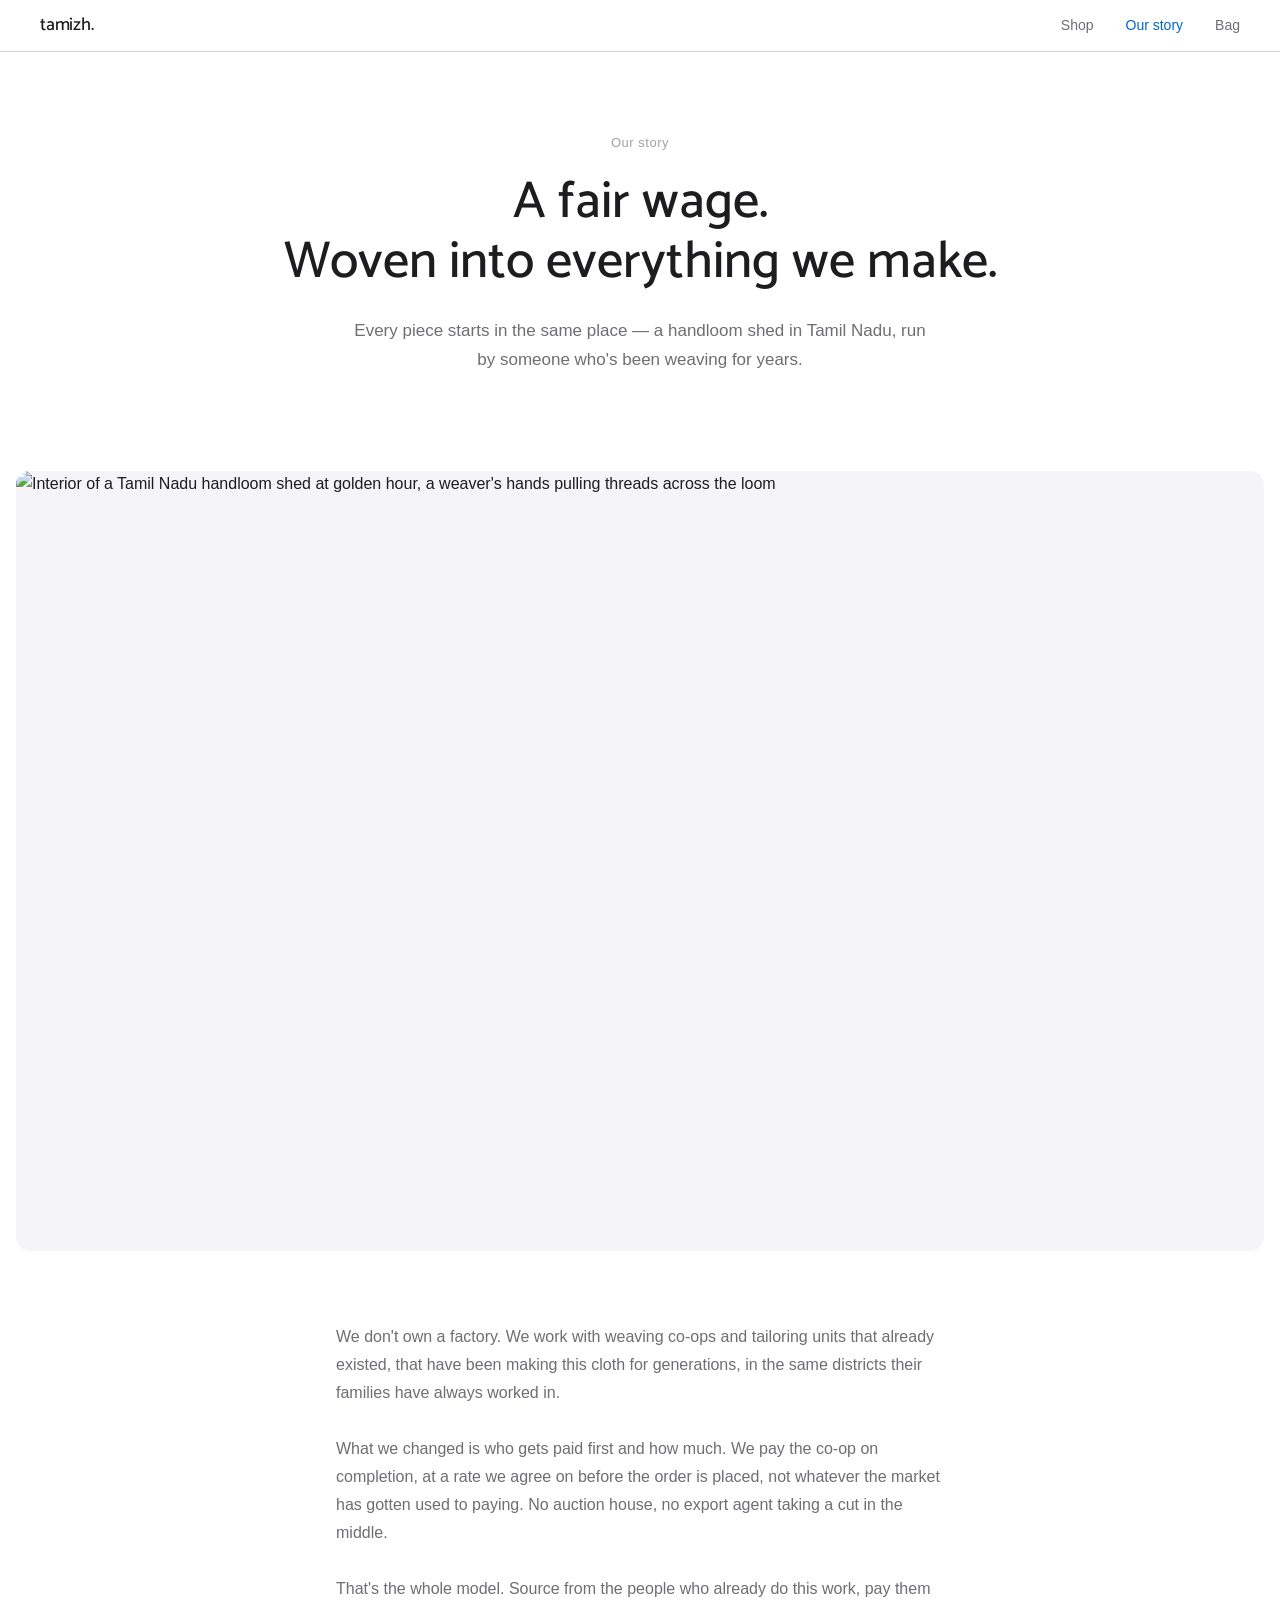
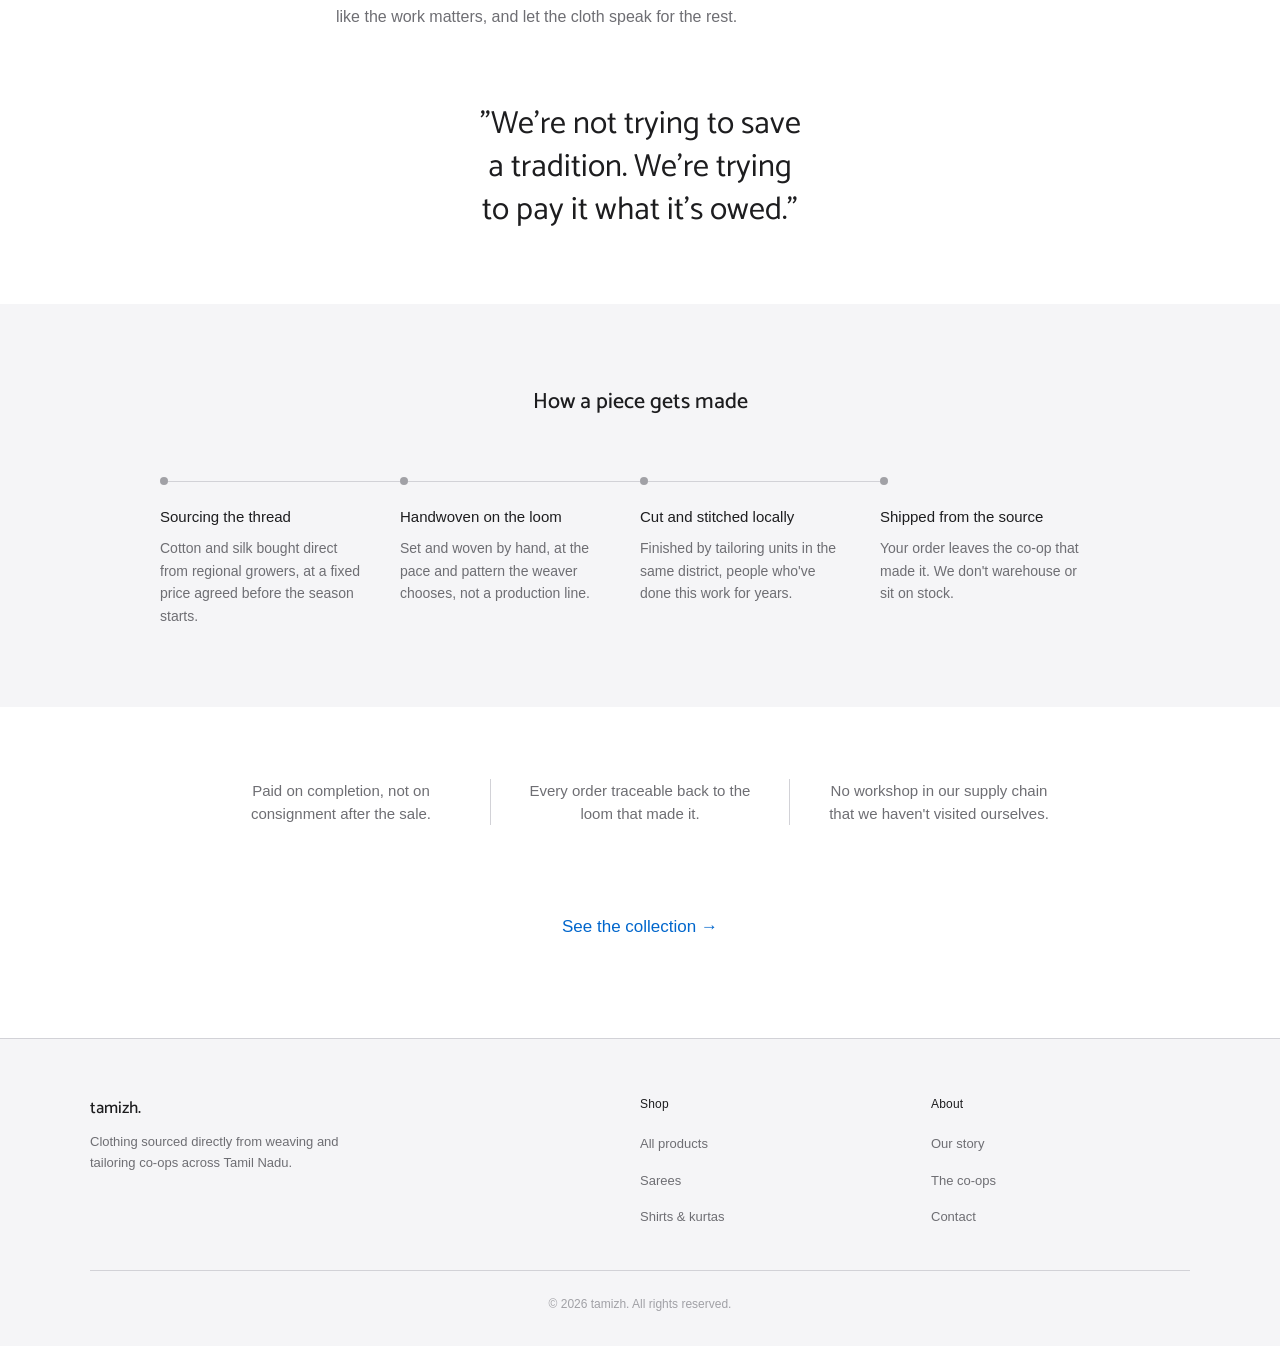
==== our-story.html @ cfe5442d "Add our-story page: body copy, process steps, statement lines" ====
<!DOCTYPE html>
<html lang="en">
<head>
  <meta charset="UTF-8">
  <meta name="viewport" content="width=device-width, initial-scale=1.0">
  <meta name="description" content="How tamizh. works — sourcing cloth directly from weaving and tailoring co-ops in Tamil Nadu, paying first, no middlemen.">
  <title>Our story — tamizh.</title>
  <link rel="preconnect" href="https://fonts.googleapis.com">
  <link rel="preconnect" href="https://fonts.gstatic.com" crossorigin>
  <link href="https://fonts.googleapis.com/css2?family=Catamaran:wght@400;500&display=swap" rel="stylesheet">
  <link rel="stylesheet" href="styles.css">
</head>
<body>

  <!-- ============ Navigation ============ -->
  <nav class="nav" aria-label="Main navigation">
    <a href="index.html" class="nav-wordmark">tamizh.</a>
    <ul class="nav-links" role="list">
      <li><a href="index.html#shop">Shop</a></li>
      <li><a href="our-story.html" aria-current="page">Our story</a></li>
      <li><a href="index.html#bag">Bag</a></li>
    </ul>
  </nav>

  <main>

    <!-- ============ Story Header ============ -->
    <header class="story-header">
      <p class="story-eyebrow">Our story</p>

      <h1 class="story-headline">
        A fair wage.<br>
        Woven into everything we make.
      </h1>

      <p class="story-subhead">
        Every piece starts in the same place — a handloom shed in Tamil Nadu,
        run by someone who's been weaving for years.
      </p>
    </header>

    <!-- ============ Story Hero Image ============ -->
    <div class="story-hero-wrap">
      <img
        src="images/hero-story.jpg"
        alt="Interior of a Tamil Nadu handloom shed at golden hour, a weaver's hands pulling threads across the loom"
        width="2400"
        height="1500">
    </div>

    <!-- ============ Body Copy ============ -->
    <div class="story-body">
      <p>
        We don't own a factory. We work with weaving co-ops and tailoring units that already existed,
        that have been making this cloth for generations, in the same districts their families
        have always worked in.
      </p>
      <p>
        What we changed is who gets paid first and how much. We pay the co-op on completion,
        at a rate we agree on before the order is placed, not whatever the market has gotten
        used to paying. No auction house, no export agent taking a cut in the middle.
      </p>
      <p>
        That's the whole model. Source from the people who already do this work, pay them like
        the work matters, and let the cloth speak for the rest.
      </p>
    </div>

    <!-- ============ Pull Quote ============ -->
    <blockquote class="pull-quote">
      "We're not trying to save a tradition. We're trying to pay it what it's owed."
    </blockquote>

    <!-- ============ Process Steps ============ -->
    <section class="process" aria-labelledby="process-heading">
      <h2 class="process-title" id="process-heading">How a piece gets made</h2>

      <ol class="steps" role="list">
        <li class="step">
          <h3 class="step-title">Sourcing the thread</h3>
          <p class="step-desc">
            Cotton and silk bought direct from regional growers, at a fixed price agreed
            before the season starts.
          </p>
        </li>
        <li class="step">
          <h3 class="step-title">Handwoven on the loom</h3>
          <p class="step-desc">
            Set and woven by hand, at the pace and pattern the weaver chooses,
            not a production line.
          </p>
        </li>
        <li class="step">
          <h3 class="step-title">Cut and stitched locally</h3>
          <p class="step-desc">
            Finished by tailoring units in the same district, people who've done
            this work for years.
          </p>
        </li>
        <li class="step">
          <h3 class="step-title">Shipped from the source</h3>
          <p class="step-desc">
            Your order leaves the co-op that made it. We don't warehouse or sit on stock.
          </p>
        </li>
      </ol>
    </section>

    <!-- ============ Statement Lines ============ -->
    <section class="statements" aria-label="Our commitments">
      <p class="statement">Paid on completion, not on consignment after the sale.</p>
      <p class="statement">Every order traceable back to the loom that made it.</p>
      <p class="statement">No workshop in our supply chain that we haven't visited ourselves.</p>
    </section>

    <!-- ============ Closing CTA ============ -->
    <div class="story-closing">
      <a href="index.html#shop">See the collection →</a>
    </div>

  </main>

  <!-- ============ Footer ============ -->
  <footer>
    <div class="footer-inner">
      <div class="footer-brand">
        <span class="wordmark">tamizh.</span>
        <p>Clothing sourced directly from weaving and tailoring co-ops across Tamil Nadu.</p>
      </div>

      <nav class="footer-col" aria-label="Shop links">
        <h4>Shop</h4>
        <ul role="list">
          <li><a href="index.html#shop">All products</a></li>
          <li><a href="index.html#shop">Sarees</a></li>
          <li><a href="index.html#shop">Shirts &amp; kurtas</a></li>
        </ul>
      </nav>

      <nav class="footer-col" aria-label="About links">
        <h4>About</h4>
        <ul role="list">
          <li><a href="our-story.html">Our story</a></li>
          <li><a href="our-story.html">The co-ops</a></li>
          <li><a href="mailto:hello@tamizh.in">Contact</a></li>
        </ul>
      </nav>
    </div>
    <p class="footer-copy">&copy; 2026 tamizh. All rights reserved.</p>
  </footer>

  <script src="script.js"></script>
</body>
</html>
---- styles.css ----
/* ============================================================
   tamizh. — Shared Styles
   ============================================================ */

/* --- 1. Custom Properties ---------------------------------- */
:root {
  --bg:             #ffffff;
  --bg-muted:       #f5f5f7;
  --text-primary:   #1d1d1f;
  --text-secondary: #6e6e73;
  --text-tertiary:  #a1a1a6;
  --accent:         #0066cc;
  --border:         #d2d2d7;

  --radius-img: 14px;
  --max-prose:  660px;
  --nav-h:      52px;
}

/* --- 2. Reset & Base --------------------------------------- */
*,
*::before,
*::after {
  box-sizing: border-box;
  margin: 0;
  padding: 0;
}

html {
  font-size: 16px;
  scroll-behavior: smooth;
}

@media (prefers-reduced-motion: reduce) {
  html { scroll-behavior: auto; }
}

body {
  font-family: -apple-system, BlinkMacSystemFont, "Segoe UI", Roboto, sans-serif;
  background-color: var(--bg);
  color: var(--text-primary);
  line-height: 1.65;
  -webkit-font-smoothing: antialiased;
  -moz-osx-font-smoothing: grayscale;
}

img {
  display: block;
  max-width: 100%;
  height: auto;
}

ul, ol { list-style: none; }

a {
  color: var(--accent);
  text-decoration: none;
}

a:hover { text-decoration: underline; }

/* --- 3. Navigation ----------------------------------------- */
.nav {
  display: flex;
  align-items: center;
  justify-content: space-between;
  height: var(--nav-h);
  padding: 0 2.5rem;
  border-bottom: 1px solid var(--border);
  position: sticky;
  top: 0;
  z-index: 100;
  background-color: rgba(255, 255, 255, 0.88);
  backdrop-filter: saturate(180%) blur(12px);
  -webkit-backdrop-filter: saturate(180%) blur(12px);
}

.nav-wordmark {
  font-family: 'Catamaran', -apple-system, sans-serif;
  font-weight: 500;
  font-size: 1.125rem;
  color: var(--text-primary);
  text-decoration: none;
  letter-spacing: -0.01em;
}

.nav-wordmark:hover { text-decoration: none; }

.nav-links {
  display: flex;
  align-items: center;
  gap: 2rem;
}

.nav-links a {
  font-size: 0.875rem;
  color: var(--text-secondary);
  text-decoration: none;
  transition: color 0.15s;
}

.nav-links a:hover {
  color: var(--text-primary);
  text-decoration: none;
}

.nav-links a:focus-visible {
  outline: 2px solid var(--accent);
  outline-offset: 3px;
  border-radius: 2px;
}

.nav-links a[aria-current="page"] { color: var(--accent); }

/* --- 4. Hero (Home) ---------------------------------------- */
.hero {
  padding: 5rem 1rem 0;
  text-align: center;
}

.hero-eyebrow {
  font-size: 0.8125rem;
  color: var(--text-tertiary);
  letter-spacing: 0.04em;
  margin-bottom: 1.75rem;
}

.hero-headline {
  font-family: 'Catamaran', -apple-system, sans-serif;
  margin-bottom: 1.5rem;
  line-height: 1.05;
}

.hero-headline .line-tamil {
  display: block;
  font-size: clamp(2.75rem, 8vw, 5rem);
  font-weight: 500;
  color: var(--text-primary);
}

.hero-headline .line-english {
  display: block;
  font-size: clamp(1.125rem, 3vw, 1.75rem);
  font-weight: 400;
  letter-spacing: 0.18em;
  color: var(--text-secondary);
  margin-top: 0.5rem;
}

.hero-subhead {
  font-size: 1.0625rem;
  color: var(--text-secondary);
  max-width: var(--max-prose);
  margin: 0 auto 2rem;
  line-height: 1.7;
}

.hero-ctas {
  display: flex;
  justify-content: center;
  gap: 2.5rem;
  margin-bottom: 4rem;
  font-size: 0.9375rem;
}

.hero-ctas a:focus-visible {
  outline: 2px solid var(--accent);
  outline-offset: 3px;
  border-radius: 2px;
}

.hero-image-wrap {
  width: calc(100% - 2rem);
  max-width: 1400px;
  margin: 0 auto;
}

.hero-image-wrap img {
  width: 100%;
  aspect-ratio: 16 / 10;
  object-fit: cover;
  border-radius: var(--radius-img);
  background-color: var(--bg-muted);
}

/* --- 5. Shared Section Headings ---------------------------- */
.section-header {
  text-align: center;
  margin-bottom: 3.5rem;
}

.section-title {
  font-family: 'Catamaran', -apple-system, sans-serif;
  font-size: clamp(1.75rem, 4vw, 2.5rem);
  font-weight: 500;
  color: var(--text-primary);
  margin-bottom: 0.5rem;
  line-height: 1.1;
}

.section-subtitle {
  font-size: 0.9375rem;
  color: var(--text-secondary);
}

/* --- 6. Shop Section --------------------------------------- */
.shop {
  padding: 6rem 1.5rem;
  scroll-margin-top: calc(var(--nav-h) + 0.5rem);
}

.product-grid {
  display: grid;
  grid-template-columns: repeat(3, 1fr);
  gap: 3rem 2rem;
  max-width: 1100px;
  margin: 0 auto;
}

/* --- 7. Product Card (3-D flip) ---------------------------- */
.product-card {
  cursor: pointer;
}

.product-card:focus-visible {
  outline: 2px solid var(--accent);
  outline-offset: 6px;
  border-radius: calc(var(--radius-img) + 4px);
}

.card-flip {
  perspective: 1200px;
  aspect-ratio: 4 / 5;
  position: relative;
}

.card-inner {
  position: absolute;
  inset: 0;
  transform-style: preserve-3d;
  transition: transform 0.55s ease;
  border-radius: var(--radius-img);
}

/* Hover (mouse) — only on devices that support hover */
@media (hover: hover) {
  .product-card:hover .card-inner {
    transform: rotateY(180deg);
  }
}

/* Focus (keyboard) — always on */
.product-card:focus-within .card-inner {
  transform: rotateY(180deg);
}

/* Touch / JS toggle */
.product-card.is-flipped .card-inner {
  transform: rotateY(180deg);
}

.card-face {
  position: absolute;
  inset: 0;
  border-radius: var(--radius-img);
  overflow: hidden;
  background-color: var(--bg-muted);
  backface-visibility: hidden;
  -webkit-backface-visibility: hidden;
}

.card-face.back {
  transform: rotateY(180deg);
}

.card-face img {
  width: 100%;
  height: 100%;
  object-fit: cover;
}

.card-meta {
  margin-top: 0.875rem;
  padding: 0 0.125rem;
}

.card-name {
  font-size: 0.875rem;
  font-weight: 500;
  color: var(--text-primary);
  margin-bottom: 0.2rem;
}

.card-price {
  font-size: 0.8125rem;
  color: var(--text-secondary);
}

/* --- 8. Reduced-motion card override ----------------------- */
@media (prefers-reduced-motion: reduce) {
  .card-inner {
    transform: none !important;
    transition: none;
  }

  .card-face {
    backface-visibility: visible;
    -webkit-backface-visibility: visible;
    transition: opacity 0.1s ease;
  }

  .card-face.back {
    transform: none;
    opacity: 0;
  }

  .product-card:hover .card-face.front,
  .product-card:focus-within .card-face.front,
  .product-card.is-flipped .card-face.front {
    opacity: 0;
  }

  .product-card:hover .card-face.back,
  .product-card:focus-within .card-face.back,
  .product-card.is-flipped .card-face.back {
    opacity: 1;
  }
}

/* --- 9. Footer --------------------------------------------- */
footer {
  background-color: var(--bg-muted);
  border-top: 1px solid var(--border);
  padding: 3.5rem 2.5rem 2rem;
}

.footer-inner {
  display: grid;
  grid-template-columns: 2fr 1fr 1fr;
  gap: 2rem;
  max-width: 1100px;
  margin: 0 auto;
}

.footer-brand .wordmark {
  font-family: 'Catamaran', -apple-system, sans-serif;
  font-weight: 500;
  font-size: 1.05rem;
  color: var(--text-primary);
  display: block;
  margin-bottom: 0.6rem;
}

.footer-brand p {
  font-size: 0.8125rem;
  color: var(--text-secondary);
  max-width: 280px;
  line-height: 1.6;
}

.footer-col h4 {
  font-size: 0.75rem;
  font-weight: 500;
  color: var(--text-primary);
  margin-bottom: 1rem;
  letter-spacing: 0.015em;
}

.footer-col ul {
  display: flex;
  flex-direction: column;
  gap: 0.625rem;
}

.footer-col a {
  font-size: 0.8125rem;
  color: var(--text-secondary);
  text-decoration: none;
}

.footer-col a:hover { color: var(--accent); }

.footer-col a:focus-visible {
  outline: 2px solid var(--accent);
  outline-offset: 2px;
  border-radius: 2px;
}

.footer-copy {
  max-width: 1100px;
  margin: 2.5rem auto 0;
  padding-top: 1.5rem;
  border-top: 1px solid var(--border);
  font-size: 0.75rem;
  color: var(--text-tertiary);
  text-align: center;
}

/* --- 10. Our Story: Header --------------------------------- */
.story-header {
  padding: 5rem 1rem 3rem;
  text-align: center;
}

.story-eyebrow {
  font-size: 0.8125rem;
  color: var(--text-tertiary);
  letter-spacing: 0.04em;
  margin-bottom: 1.25rem;
}

.story-headline {
  font-family: 'Catamaran', -apple-system, sans-serif;
  font-size: clamp(2rem, 5vw, 3.25rem);
  font-weight: 500;
  color: var(--text-primary);
  line-height: 1.15;
  margin-bottom: 1.5rem;
}

.story-subhead {
  font-size: 1.0625rem;
  color: var(--text-secondary);
  max-width: 580px;
  margin: 0 auto;
  line-height: 1.7;
}

/* --- 11. Our Story: Hero Image ----------------------------- */
.story-hero-wrap {
  width: calc(100% - 2rem);
  max-width: 1400px;
  margin: 3rem auto 0;
}

.story-hero-wrap img {
  width: 100%;
  aspect-ratio: 16 / 10;
  object-fit: cover;
  border-radius: var(--radius-img);
  background-color: var(--bg-muted);
}

/* --- 12. Our Story: Body Copy ------------------------------ */
.story-body {
  max-width: 640px;
  margin: 0 auto;
  padding: 4.5rem 1rem;
}

.story-body p {
  font-size: 1rem;
  color: var(--text-secondary);
  line-height: 1.75;
  margin-bottom: 1.75rem;
}

.story-body p:last-child { margin-bottom: 0; }

/* --- 13. Pull Quote ---------------------------------------- */
.pull-quote {
  font-family: 'Catamaran', -apple-system, sans-serif;
  font-size: clamp(1.5rem, 4vw, 2rem);
  font-weight: 400;
  color: var(--text-primary);
  text-align: center;
  max-width: 360px;
  margin: 0 auto 4.5rem;
  line-height: 1.35;
  padding: 0 1rem;
}

/* --- 14. Process Steps ------------------------------------- */
.process {
  background-color: var(--bg-muted);
  padding: 5rem 2rem;
}

.process-title {
  font-family: 'Catamaran', -apple-system, sans-serif;
  font-size: clamp(1.125rem, 2.5vw, 1.375rem);
  font-weight: 500;
  text-align: center;
  color: var(--text-primary);
  margin-bottom: 3.5rem;
}

.steps {
  display: flex;
  max-width: 960px;
  margin: 0 auto;
}

.step {
  flex: 1;
  position: relative;
  padding: 1.75rem 2rem 0 0;
}

/* Dot */
.step::before {
  content: '';
  position: absolute;
  top: 0;
  left: 0;
  width: 8px;
  height: 8px;
  border-radius: 50%;
  background-color: var(--text-tertiary);
  z-index: 1;
}

/* Connecting line (right of dot, to right edge of step — except last) */
.step:not(:last-child)::after {
  content: '';
  position: absolute;
  top: 4px; /* vertical center of the 8 px dot */
  left: 8px;
  right: 0;
  height: 1px;
  background-color: var(--border);
}

.step-title {
  font-weight: 500;
  font-size: 0.9375rem;
  color: var(--text-primary);
  margin-bottom: 0.5rem;
}

.step-desc {
  font-size: 0.875rem;
  color: var(--text-secondary);
  line-height: 1.6;
  padding-right: 0.5rem;
}

/* --- 15. Statement Lines ----------------------------------- */
.statements {
  display: flex;
  align-items: stretch;
  max-width: 960px;
  margin: 0 auto;
  padding: 4.5rem 2rem;
}

.statement {
  flex: 1;
  text-align: center;
  font-size: 0.9375rem;
  color: var(--text-secondary);
  line-height: 1.55;
  padding: 0 2rem;
}

.statement + .statement {
  border-left: 1px solid var(--border);
}

/* --- 16. Story Closing ------------------------------------- */
.story-closing {
  text-align: center;
  padding: 1rem 1rem 6rem;
}

.story-closing a {
  font-size: 1.0625rem;
  color: var(--accent);
}

.story-closing a:focus-visible {
  outline: 2px solid var(--accent);
  outline-offset: 3px;
  border-radius: 2px;
}

/* --- 17. Responsive ---------------------------------------- */
@media (max-width: 860px) {
  .product-grid {
    grid-template-columns: repeat(2, 1fr);
  }

  .footer-inner {
    grid-template-columns: 1fr 1fr;
  }

  .footer-brand {
    grid-column: 1 / -1;
  }

  .steps {
    flex-wrap: wrap;
    gap: 2.5rem 0;
  }

  .step {
    flex: 0 0 50%;
  }

  /* hide horizontal connectors when steps wrap to 2×2 */
  .step::after { display: none; }
}

@media (max-width: 600px) {
  .nav {
    padding: 0 1.25rem;
  }

  .nav-links {
    gap: 1.25rem;
  }

  .hero {
    padding: 3rem 1rem 0;
  }

  .hero-image-wrap {
    width: calc(100% - 1rem);
  }

  .shop {
    padding: 4rem 1rem;
  }

  .product-grid {
    grid-template-columns: 1fr;
    max-width: 420px;
    margin-left: auto;
    margin-right: auto;
    gap: 2.5rem;
  }

  .footer-inner {
    grid-template-columns: 1fr;
  }

  .story-header {
    padding: 3rem 1rem 2rem;
  }

  .story-hero-wrap {
    width: calc(100% - 1rem);
  }

  .steps {
    flex-direction: column;
    gap: 2.25rem;
  }

  .step {
    flex: none;
    padding: 0 0 0 1.5rem;
  }

  /* Reposition dot for vertical layout */
  .step::before {
    top: 0.2rem;
  }

  .process {
    padding: 3.5rem 1.5rem;
  }

  .statements {
    flex-direction: column;
    padding: 3rem 1.5rem;
  }

  .statement {
    padding: 1.5rem 0;
    border-left: none !important;
    border-top: 1px solid var(--border);
  }

  .statement:first-child {
    border-top: none;
    padding-top: 0;
  }

  .statement:last-child {
    padding-bottom: 0;
  }
}

@media (max-width: 390px) {
  .nav-links {
    gap: 1rem;
  }

  .nav-links a {
    font-size: 0.8125rem;
  }

  .hero-ctas {
    gap: 1.5rem;
    font-size: 0.875rem;
  }
}
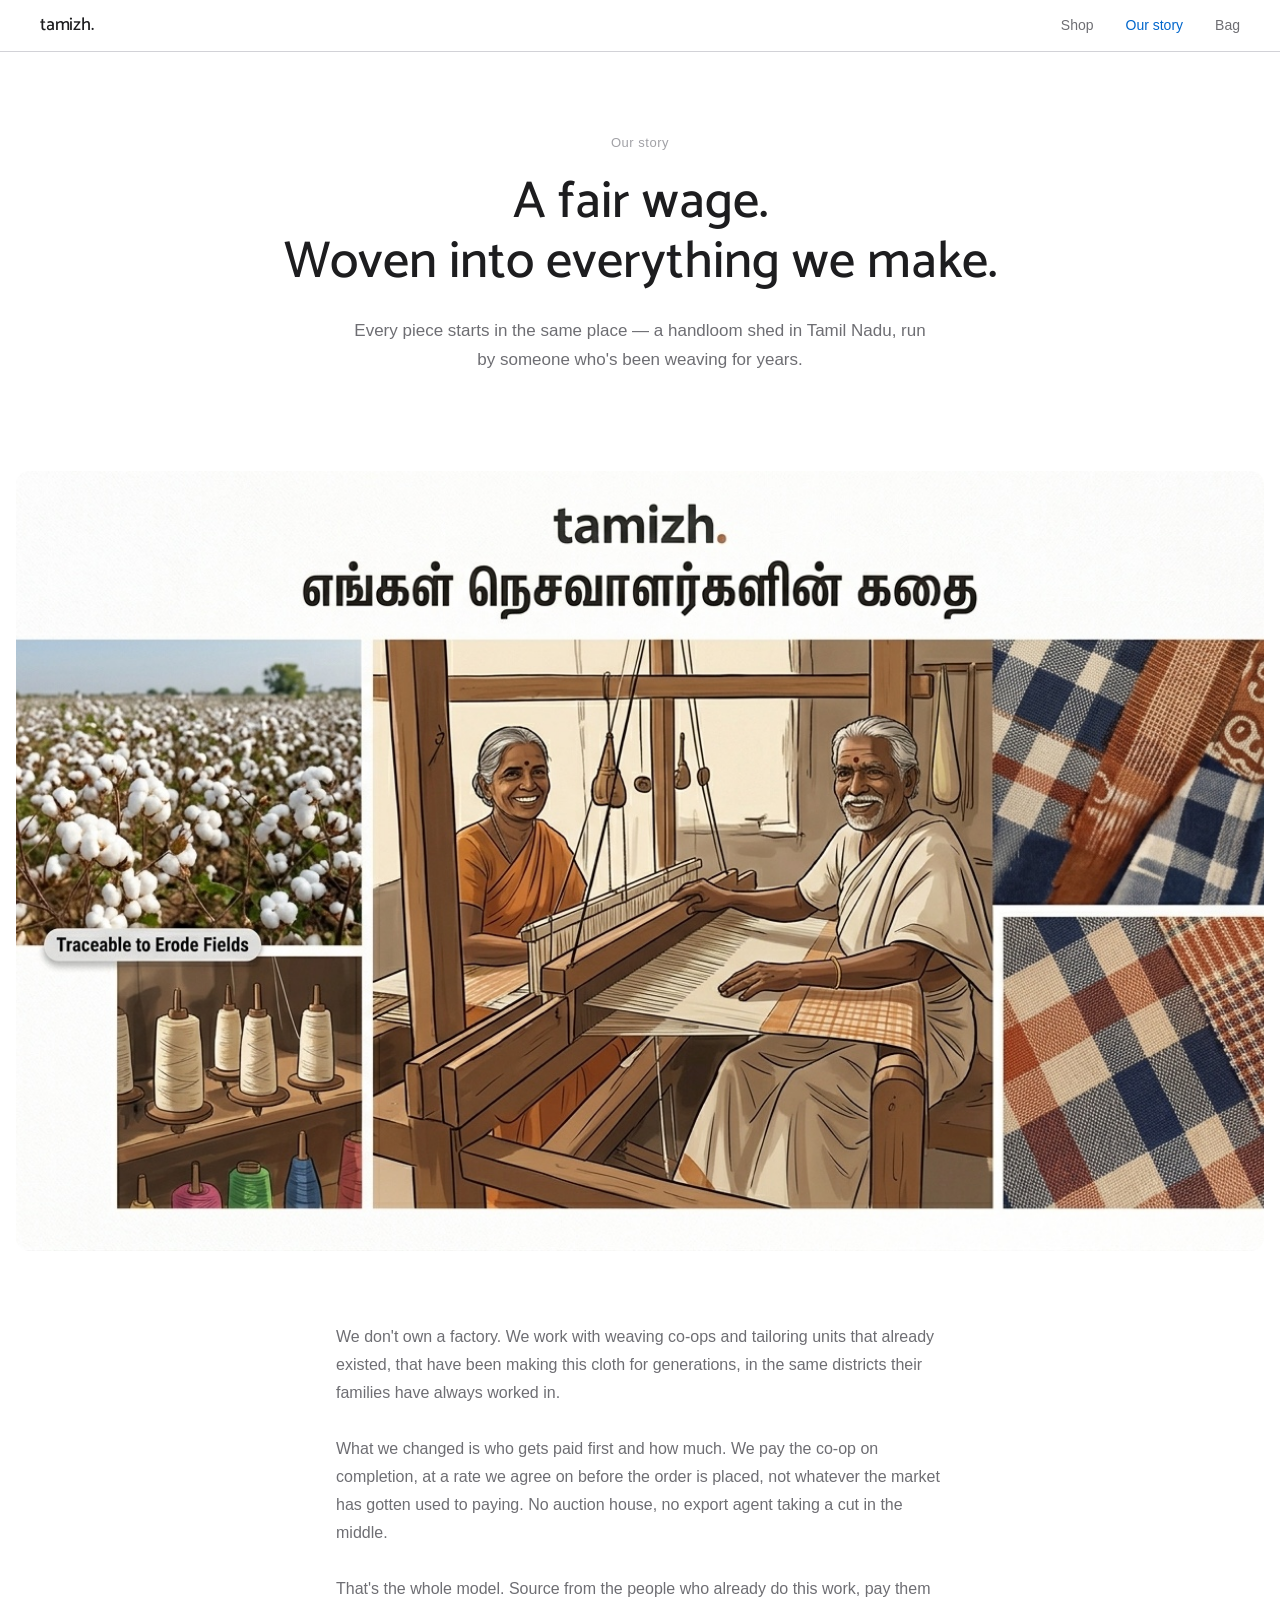
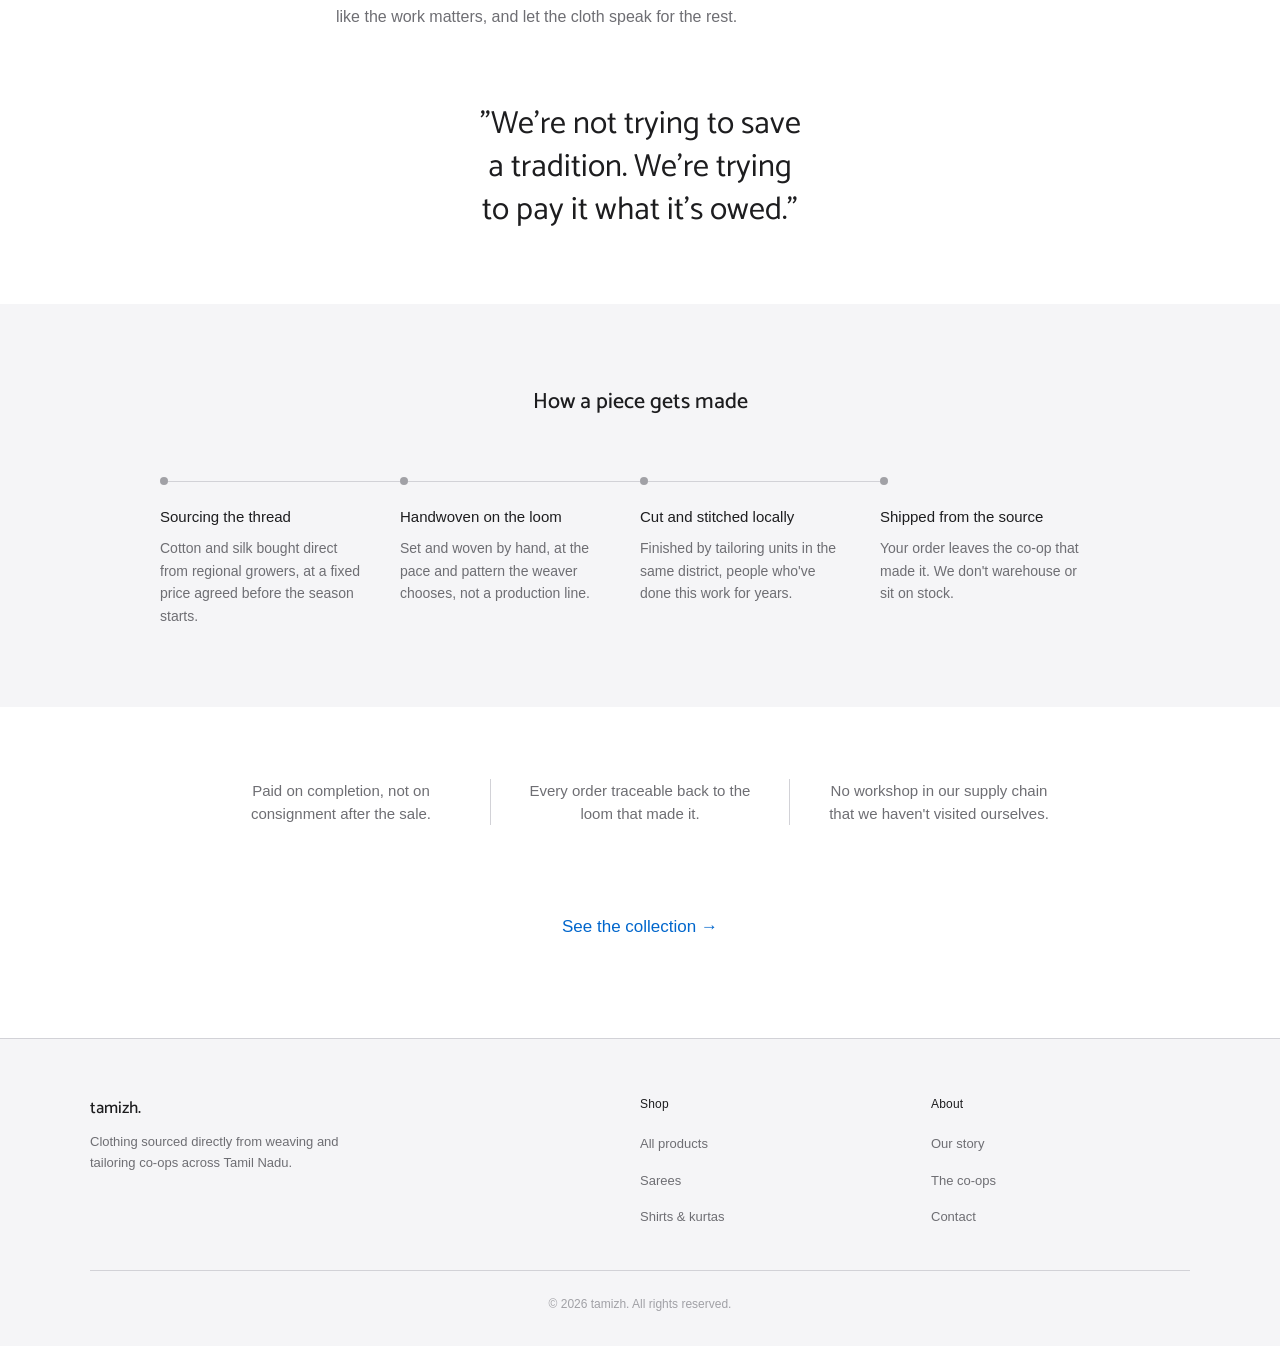
==== commit 44413865: "Add all images, bag page, and fix Bag nav link across all pages" ====
--- a/our-story.html
+++ b/our-story.html
@@ -18,7 +18,7 @@
     <ul class="nav-links" role="list">
       <li><a href="index.html#shop">Shop</a></li>
       <li><a href="our-story.html" aria-current="page">Our story</a></li>
-      <li><a href="index.html#bag">Bag</a></li>
+      <li><a href="bag.html">Bag</a></li>
     </ul>
   </nav>
 
--- a/styles.css
+++ b/styles.css
@@ -296,6 +296,22 @@
   color: var(--text-secondary);
 }
 
+.card-name-ta {
+  display: block;
+  font-family: 'Catamaran', -apple-system, sans-serif;
+  font-size: 0.75rem;
+  font-weight: 400;
+  color: var(--text-tertiary);
+  margin-top: 0.15rem;
+}
+
+.card-desc {
+  font-size: 0.75rem;
+  color: var(--text-secondary);
+  line-height: 1.55;
+  margin-top: 0.5rem;
+}
+
 /* --- 8. Reduced-motion card override ----------------------- */
 @media (prefers-reduced-motion: reduce) {
   .card-inner {
